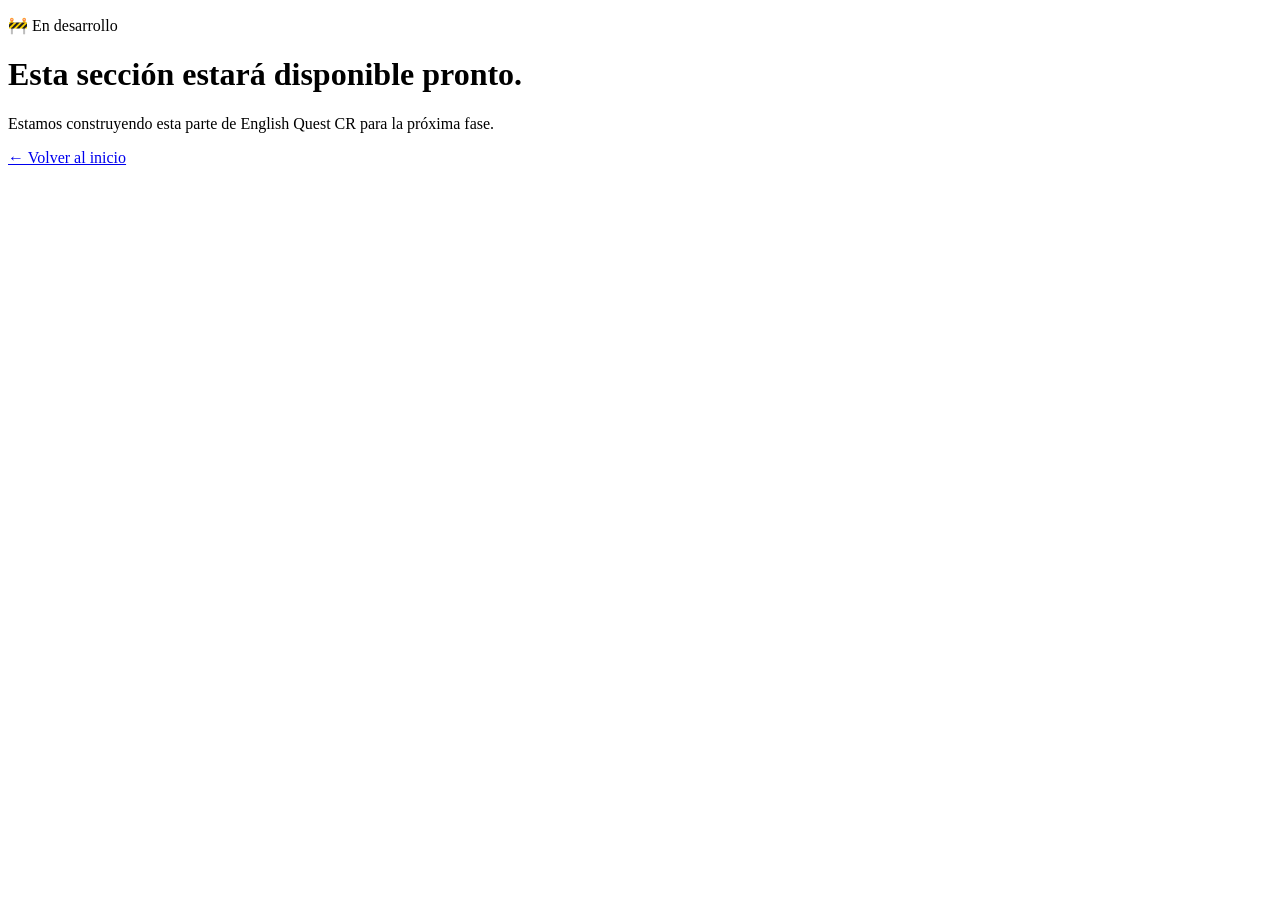
==== pages/about.html @ 5d21b703 "fix: move website files to repository root" ====
<!DOCTYPE html>
<html lang="es">
<head>
  <meta charset="UTF-8">
  <meta name="viewport" content="width=device-width, initial-scale=1.0">
  <title>Próximamente | English Quest CR</title>
  <link rel="stylesheet" href="../assets/css/styles.css">
</head>
<body>
  <main class="section">
    <div class="container">
      <p class="eyebrow">🚧 En desarrollo</p>
      <h1>Esta sección estará disponible pronto.</h1>
      <p class="hero-description">
        Estamos construyendo esta parte de English Quest CR para la próxima fase.
      </p>
      <a class="button button-primary" href="../index.html">
        ← Volver al inicio
      </a>
    </div>
  </main>
</body>
</html>
---- assets/css/styles.css ----
Nombre: styles.css
Tipo: Todos los archivos (*.*)
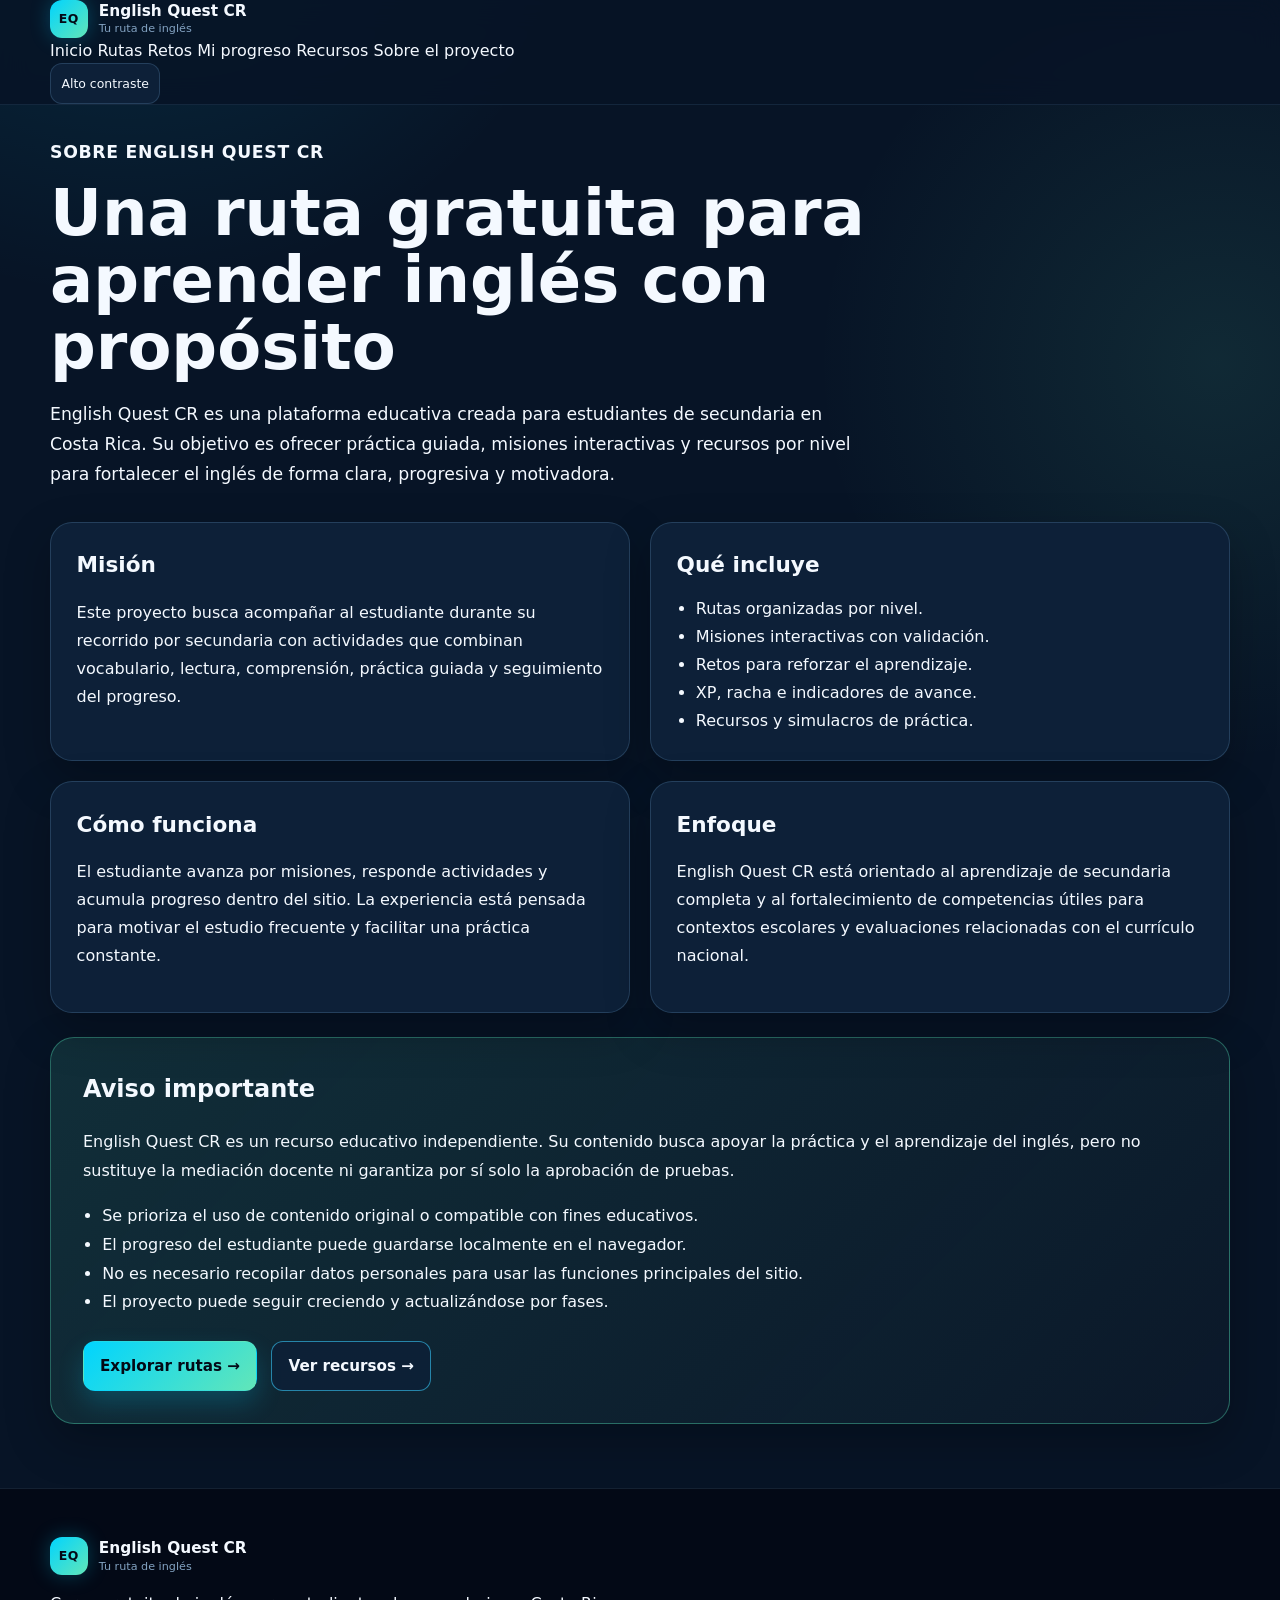
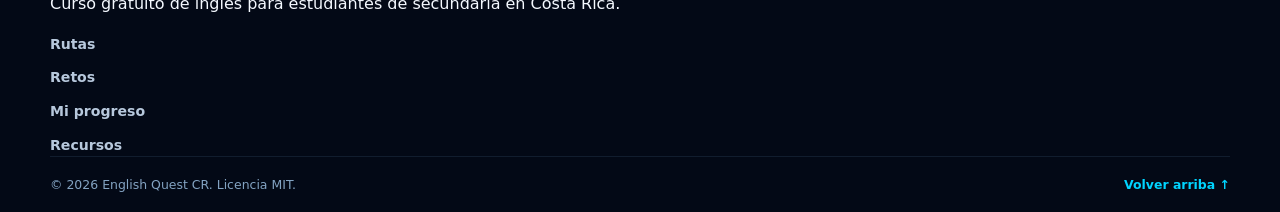
==== commit 25c975c0: "feat: add about project page" ====
--- a/pages/about.html
+++ b/pages/about.html
@@ -3,21 +3,273 @@
 <head>
   <meta charset="UTF-8">
   <meta name="viewport" content="width=device-width, initial-scale=1.0">
-  <title>Próximamente | English Quest CR</title>
+
+  <meta
+    name="description"
+    content="Conocé la misión, el enfoque y el funcionamiento de English Quest CR."
+  >
+
+  <title>Sobre el proyecto | English Quest CR</title>
+
   <link rel="stylesheet" href="../assets/css/styles.css">
+  <script src="../assets/js/app.js" defer></script>
+
+  <style>
+    .about-page {
+      padding: 2rem 0 4rem;
+    }
+
+    .about-hero {
+      max-width: 820px;
+      margin-bottom: 2rem;
+    }
+
+    .about-hero h1 {
+      margin: 0;
+      color: var(--text);
+      font-size: clamp(2.2rem, 5vw, 4rem);
+      line-height: 1.05;
+    }
+
+    .about-hero p {
+      color: var(--muted);
+      font-size: 1.08rem;
+      line-height: 1.75;
+    }
+
+    .about-grid {
+      display: grid;
+      grid-template-columns: repeat(2, minmax(0, 1fr));
+      gap: 1.25rem;
+      margin-bottom: 1.5rem;
+    }
+
+    .about-card {
+      padding: 1.6rem;
+      border: 1px solid var(--border);
+      border-radius: 22px;
+      background: var(--surface);
+      box-shadow: var(--shadow);
+    }
+
+    .about-card h2 {
+      margin-top: 0;
+      margin-bottom: 0.75rem;
+      color: var(--text);
+      font-size: 1.35rem;
+    }
+
+    .about-card p,
+    .about-card li {
+      color: var(--muted);
+      line-height: 1.75;
+    }
+
+    .about-card ul {
+      margin: 0;
+      padding-left: 1.2rem;
+    }
+
+    .about-highlight {
+      padding: clamp(1.4rem, 3vw, 2rem);
+      border: 1px solid rgba(89, 242, 196, 0.35);
+      border-radius: 24px;
+      background:
+        linear-gradient(
+          135deg,
+          rgba(89, 242, 196, 0.12),
+          rgba(255, 255, 255, 0.02)
+        );
+      box-shadow: var(--shadow);
+    }
+
+    .about-highlight h2 {
+      margin-top: 0;
+      color: var(--text);
+    }
+
+    .about-highlight p,
+    .about-highlight li {
+      color: var(--muted);
+      line-height: 1.8;
+    }
+
+    .about-highlight ul {
+      margin: 0.8rem 0 0;
+      padding-left: 1.2rem;
+    }
+
+    .about-cta {
+      margin-top: 1.5rem;
+      display: flex;
+      flex-wrap: wrap;
+      gap: 0.9rem;
+    }
+
+    @media (max-width: 720px) {
+      .about-grid {
+        grid-template-columns: 1fr;
+      }
+    }
+  </style>
 </head>
+
 <body>
-  <main class="section">
+  <a class="skip-link" href="#main-content">Saltar al contenido principal</a>
+
+  <header class="site-header">
+    <div class="container navbar">
+      <a class="brand" href="../index.html" aria-label="English Quest CR, inicio">
+        <span class="brand-mark" aria-hidden="true">EQ</span>
+        <span>
+          <strong>English Quest CR</strong>
+          <small>Tu ruta de inglés</small>
+        </span>
+      </a>
+
+      <button
+        class="menu-toggle"
+        type="button"
+        data-menu-toggle
+        aria-expanded="false"
+        aria-controls="primary-navigation"
+      >
+        <span class="sr-only">Abrir menú</span>
+        <span aria-hidden="true">☰</span>
+      </button>
+
+      <nav id="primary-navigation" class="primary-navigation" data-navigation>
+        <a href="../index.html">Inicio</a>
+        <a href="levels.html">Rutas</a>
+        <a href="challenge.html">Retos</a>
+        <a href="progress.html">Mi progreso</a>
+        <a href="resources.html">Recursos</a>
+        <a href="about.html" aria-current="page">Sobre el proyecto</a>
+      </nav>
+
+      <button
+        class="contrast-toggle"
+        type="button"
+        data-contrast-toggle
+        aria-pressed="false"
+      >
+        Alto contraste
+      </button>
+    </div>
+  </header>
+
+  <main id="main-content" class="about-page">
     <div class="container">
-      <p class="eyebrow">🚧 En desarrollo</p>
-      <h1>Esta sección estará disponible pronto.</h1>
-      <p class="hero-description">
-        Estamos construyendo esta parte de English Quest CR para la próxima fase.
-      </p>
-      <a class="button button-primary" href="../index.html">
-        ← Volver al inicio
-      </a>
+      <section class="about-hero" aria-labelledby="about-title">
+        <p class="eyebrow">Sobre English Quest CR</p>
+
+        <h1 id="about-title">Una ruta gratuita para aprender inglés con propósito</h1>
+
+        <p>
+          English Quest CR es una plataforma educativa creada para estudiantes de
+          secundaria en Costa Rica. Su objetivo es ofrecer práctica guiada,
+          misiones interactivas y recursos por nivel para fortalecer el inglés de
+          forma clara, progresiva y motivadora.
+        </p>
+      </section>
+
+      <section class="about-grid" aria-label="Información del proyecto">
+        <article class="about-card">
+          <h2>Misión</h2>
+          <p>
+            Este proyecto busca acompañar al estudiante durante su recorrido por
+            secundaria con actividades que combinan vocabulario, lectura,
+            comprensión, práctica guiada y seguimiento del progreso.
+          </p>
+        </article>
+
+        <article class="about-card">
+          <h2>Qué incluye</h2>
+          <ul>
+            <li>Rutas organizadas por nivel.</li>
+            <li>Misiones interactivas con validación.</li>
+            <li>Retos para reforzar el aprendizaje.</li>
+            <li>XP, racha e indicadores de avance.</li>
+            <li>Recursos y simulacros de práctica.</li>
+          </ul>
+        </article>
+
+        <article class="about-card">
+          <h2>Cómo funciona</h2>
+          <p>
+            El estudiante avanza por misiones, responde actividades y acumula
+            progreso dentro del sitio. La experiencia está pensada para motivar
+            el estudio frecuente y facilitar una práctica constante.
+          </p>
+        </article>
+
+        <article class="about-card">
+          <h2>Enfoque</h2>
+          <p>
+            English Quest CR está orientado al aprendizaje de secundaria completa
+            y al fortalecimiento de competencias útiles para contextos escolares
+            y evaluaciones relacionadas con el currículo nacional.
+          </p>
+        </article>
+      </section>
+
+      <section class="about-highlight" aria-labelledby="project-note-title">
+        <h2 id="project-note-title">Aviso importante</h2>
+
+        <p>
+          English Quest CR es un recurso educativo independiente. Su contenido
+          busca apoyar la práctica y el aprendizaje del inglés, pero no sustituye
+          la mediación docente ni garantiza por sí solo la aprobación de pruebas.
+        </p>
+
+        <ul>
+          <li>Se prioriza el uso de contenido original o compatible con fines educativos.</li>
+          <li>El progreso del estudiante puede guardarse localmente en el navegador.</li>
+          <li>No es necesario recopilar datos personales para usar las funciones principales del sitio.</li>
+          <li>El proyecto puede seguir creciendo y actualizándose por fases.</li>
+        </ul>
+
+        <div class="about-cta">
+          <a class="button button-primary" href="levels.html">
+            Explorar rutas →
+          </a>
+
+          <a class="button button-secondary" href="resources.html">
+            Ver recursos →
+          </a>
+        </div>
+      </section>
     </div>
   </main>
+
+  <footer class="site-footer">
+    <div class="container footer-top">
+      <div>
+        <a class="brand" href="../index.html">
+          <span class="brand-mark" aria-hidden="true">EQ</span>
+          <span>
+            <strong>English Quest CR</strong>
+            <small>Tu ruta de inglés</small>
+          </span>
+        </a>
+
+        <p class="footer-copy">
+          Curso gratuito de inglés para estudiantes de secundaria en Costa Rica.
+        </p>
+      </div>
+
+      <div class="footer-links">
+        <a href="levels.html">Rutas</a>
+        <a href="challenge.html">Retos</a>
+        <a href="progress.html">Mi progreso</a>
+        <a href="resources.html">Recursos</a>
+      </div>
+    </div>
+
+    <div class="container footer-bottom">
+      <p>© <span id="current-year"></span> English Quest CR. Licencia MIT.</p>
+      <a href="#main-content">Volver arriba ↑</a>
+    </div>
+  </footer>
 </body>
 </html>
--- a/assets/css/styles.css
+++ b/assets/css/styles.css
@@ -1,2 +1,2437 @@
-Nombre: styles.css
-Tipo: Todos los archivos (*.*)+:root {
+  --bg: #071426;
+  --bg-deep: #030916;
+  --surface: #0d2038;
+  --surface-elevated: #112a48;
+  --surface-soft: #10243f;
+  --border: rgba(139, 206, 255, 0.18);
+  --border-strong: rgba(57, 207, 255, 0.58);
+  --text: #f4f9ff;
+  --text-muted: #b7c8dc;
+  --text-soft: #83a3c2;
+  --blue: #2e8cff;
+  --cyan: #00d4ff;
+  --mint: #62e6b8;
+  --violet: #8b5cf6;
+  --yellow: #ffd166;
+  --danger: #ff8b9a;
+  --shadow: 0 18px 45px rgba(0, 0, 0, 0.25);
+  --shadow-soft: 0 10px 24px rgba(0, 0, 0, 0.18);
+  --radius-sm: 0.75rem;
+  --radius-md: 1rem;
+  --radius-lg: 1.5rem;
+  --radius-xl: 2rem;
+  --container: 1180px;
+  --transition: 180ms ease;
+}
+
+* {
+  box-sizing: border-box;
+}
+
+html {
+  scroll-behavior: smooth;
+}
+
+body {
+  min-width: 320px;
+  margin: 0;
+  overflow-x: hidden;
+  color: var(--text);
+  background:
+    radial-gradient(circle at 10% -10%, rgba(0, 212, 255, 0.14), transparent 30rem),
+    radial-gradient(circle at 95% 20%, rgba(98, 230, 184, 0.1), transparent 25rem),
+    var(--bg);
+  font-family: Inter, ui-sans-serif, system-ui, -apple-system, BlinkMacSystemFont, "Segoe UI", sans-serif;
+  line-height: 1.6;
+}
+
+body.menu-open {
+  overflow: hidden;
+}
+
+body.high-contrast {
+  --bg: #000;
+  --bg-deep: #000;
+  --surface: #080808;
+  --surface-elevated: #121212;
+  --surface-soft: #101010;
+  --border: #fff;
+  --border-strong: #ff0;
+  --text: #fff;
+  --text-muted: #fff;
+  --text-soft: #fff;
+  --cyan: #0ff;
+  --mint: #8cff00;
+  --yellow: #ff0;
+  --shadow: none;
+  --shadow-soft: none;
+}
+
+img,
+svg {
+  max-width: 100%;
+}
+
+button,
+input,
+select,
+textarea {
+  font: inherit;
+}
+
+button {
+  cursor: pointer;
+}
+
+a {
+  color: inherit;
+  text-decoration: none;
+}
+
+a,
+button {
+  -webkit-tap-highlight-color: transparent;
+}
+
+:focus-visible {
+  outline: 3px solid var(--yellow);
+  outline-offset: 4px;
+}
+
+::selection {
+  color: var(--bg-deep);
+  background: var(--mint);
+}
+
+.container {
+  width: min(calc(100% - 2rem), var(--container));
+  margin-inline: auto;
+}
+
+.section {
+  padding: 4.5rem 0;
+}
+
+.skip-link {
+  position: fixed;
+  z-index: 100;
+  top: 1rem;
+  left: 1rem;
+  padding: 0.7rem 1rem;
+  color: var(--bg-deep);
+  background: var(--yellow);
+  border-radius: var(--radius-sm);
+  transform: translateY(-200%);
+  transition: transform var(--transition);
+}
+
+.skip-link:focus {
+  transform: translateY(0);
+}
+
+.sr-only {
+  position: absolute;
+  width: 1px;
+  height: 1px;
+  padding: 0;
+  overflow: hidden;
+  white-space: nowrap;
+  clip: rect(0, 0, 0, 0);
+  border: 0;
+}
+
+/* =========================================================
+   HEADER
+   ========================================================= */
+
+.site-header {
+  position: sticky;
+  z-index: 20;
+  top: 0;
+  border-bottom: 1px solid rgba(139, 206, 255, 0.1);
+  background: rgba(7, 20, 38, 0.88);
+  backdrop-filter: blur(14px);
+}
+
+.header-content {
+  display: grid;
+  grid-template-columns: 1fr auto auto;
+  gap: 0.65rem;
+  align-items: center;
+  min-height: 4.8rem;
+}
+
+.brand {
+  display: inline-flex;
+  gap: 0.7rem;
+  align-items: center;
+  width: fit-content;
+  color: var(--text);
+}
+
+.brand-mark {
+  display: grid;
+  width: 2.35rem;
+  height: 2.35rem;
+  place-items: center;
+  color: var(--bg-deep);
+  background: linear-gradient(135deg, var(--cyan), var(--mint));
+  border-radius: 0.75rem;
+  box-shadow: 0 0 20px rgba(0, 212, 255, 0.26);
+  font-size: 0.78rem;
+  font-weight: 900;
+  letter-spacing: 0.04em;
+}
+
+.brand strong,
+.brand small {
+  display: block;
+  line-height: 1.2;
+}
+
+.brand strong {
+  font-size: 0.96rem;
+}
+
+.brand small {
+  margin-top: 0.12rem;
+  color: var(--text-soft);
+  font-size: 0.7rem;
+}
+
+.menu-toggle,
+.contrast-toggle {
+  display: inline-flex;
+  align-items: center;
+  justify-content: center;
+  min-height: 2.55rem;
+  color: var(--text);
+  background: var(--surface);
+  border: 1px solid var(--border);
+  border-radius: var(--radius-sm);
+  transition: background var(--transition), border-color var(--transition), transform var(--transition);
+}
+
+.menu-toggle:hover,
+.contrast-toggle:hover {
+  background: var(--surface-elevated);
+  border-color: var(--border-strong);
+}
+
+.menu-toggle {
+  width: 2.55rem;
+  font-size: 1.1rem;
+}
+
+.contrast-toggle {
+  gap: 0.38rem;
+  padding: 0 0.65rem;
+  font-size: 0.78rem;
+}
+
+.contrast-label {
+  display: none;
+}
+
+.main-navigation {
+  position: absolute;
+  top: calc(100% + 0.7rem);
+  right: 1rem;
+  left: 1rem;
+  display: none;
+  padding: 0.6rem;
+  background: var(--surface-elevated);
+  border: 1px solid var(--border);
+  border-radius: var(--radius-md);
+  box-shadow: var(--shadow);
+}
+
+.main-navigation.is-open {
+  display: grid;
+}
+
+.nav-link {
+  padding: 0.75rem 0.85rem;
+  color: var(--text-muted);
+  border-radius: 0.65rem;
+  font-size: 0.92rem;
+  font-weight: 700;
+  transition: color var(--transition), background var(--transition);
+}
+
+.nav-link:hover,
+.nav-link:focus-visible,
+.nav-link.is-active {
+  color: var(--text);
+  background: rgba(0, 212, 255, 0.12);
+}
+
+/* =========================================================
+   HERO PRINCIPAL
+   ========================================================= */
+
+.hero {
+  position: relative;
+  isolation: isolate;
+  overflow: hidden;
+  min-height: min(760px, 90vh);
+  padding-top: clamp(5rem, 10vw, 8rem);
+  padding-bottom: clamp(4rem, 9vw, 7rem);
+  background:
+    radial-gradient(ellipse 65% 85% at 90% 45%, rgba(0, 212, 255, 0.16), transparent 72%),
+    radial-gradient(ellipse 55% 90% at 10% 5%, rgba(139, 92, 246, 0.12), transparent 70%),
+    linear-gradient(120deg, #030916 0%, #061326 48%, #071d3a 100%);
+}
+
+/* Viñeta oscura: garantiza legibilidad sobre la bandera */
+.hero::before {
+  position: absolute;
+  z-index: -1;
+  inset: 0;
+  pointer-events: none;
+  content: "";
+  background:
+    radial-gradient(circle at center, transparent 22%, rgba(1, 6, 16, 0.18) 68%, rgba(1, 6, 16, 0.72) 100%);
+}
+
+/* Contenido siempre encima de la bandera */
+.hero-grid {
+  position: relative;
+  z-index: 4;
+  display: grid;
+  gap: 2.5rem;
+  align-items: center;
+}
+
+/* =========================================================
+   BANDERA DE COSTA RICA COMO FONDO COMPLETO
+   El HTML requerido:
+   <div class="hero-effects">
+     <div class="costa-rica-flag">
+       <span class="flag-wave"></span>
+       <span class="flag-stripe flag-blue-top"></span>
+       <span class="flag-stripe flag-white-top"></span>
+       <span class="flag-stripe flag-red"></span>
+       <span class="flag-stripe flag-white-bottom"></span>
+       <span class="flag-stripe flag-blue-bottom"></span>
+     </div>
+   </div>
+   ========================================================= */
+
+.hero-effects {
+  position: absolute;
+  z-index: 0;
+  inset: 0;
+  overflow: hidden;
+  pointer-events: none;
+}
+
+/* La bandera cubre el 100% del hero */
+.costa-rica-flag {
+  position: absolute;
+  inset: 0;
+  width: 100%;
+  height: 100%;
+  overflow: hidden;
+  opacity: 0.17;
+  filter: saturate(1.1) contrast(1.06);
+  transform-origin: center;
+  animation: flag-background-drift 18s ease-in-out infinite alternate;
+}
+
+.flag-stripe {
+  position: absolute;
+  right: 0;
+  left: 0;
+  width: 100%;
+}
+
+/* Proporciones oficiales: azul, blanco, rojo doble, blanco, azul */
+.flag-blue-top {
+  top: 0;
+  height: 16.666%;
+  background: #002b7f;
+}
+
+.flag-white-top {
+  top: 16.666%;
+  height: 16.667%;
+  background: #fff;
+}
+
+.flag-red {
+  top: 33.333%;
+  height: 33.334%;
+  background: #ce1126;
+}
+
+.flag-white-bottom {
+  top: 66.667%;
+  height: 16.667%;
+  background: #fff;
+}
+
+.flag-blue-bottom {
+  bottom: 0;
+  height: 16.666%;
+  background: #002b7f;
+}
+
+/* Oscurece la bandera para no afectar texto, botones ni panel */
+.hero-effects::before {
+  position: absolute;
+  z-index: 2;
+  inset: 0;
+  content: "";
+  background:
+    linear-gradient(
+      90deg,
+      rgba(3, 9, 22, 0.9) 0%,
+      rgba(3, 9, 22, 0.72) 43%,
+      rgba(3, 9, 22, 0.58) 100%
+    ),
+    radial-gradient(circle at 18% 26%, rgba(0, 212, 255, 0.14), transparent 34%);
+}
+
+/* Reflejo de luz con movimiento sutil */
+.flag-wave {
+  position: absolute;
+  z-index: 3;
+  top: -20%;
+  bottom: -20%;
+  left: -55%;
+  width: 42%;
+  opacity: 0.38;
+  background: linear-gradient(
+    105deg,
+    transparent 16%,
+    rgba(255, 255, 255, 0.62) 50%,
+    transparent 84%
+  );
+  transform: skewX(-18deg);
+  animation: flag-light-sweep 9s ease-in-out infinite;
+}
+
+/* Chispas ambientales, si existen en el HTML */
+.spark {
+  position: absolute;
+  z-index: 4;
+  width: 0.38rem;
+  height: 0.38rem;
+  background: var(--cyan);
+  border-radius: 50%;
+  box-shadow: 0 0 8px var(--cyan), 0 0 20px rgba(0, 212, 255, 0.52);
+  animation: spark-drift 5.5s ease-in-out infinite;
+}
+
+.spark-one {
+  top: 20%;
+  right: 28%;
+  animation-delay: -1s;
+}
+
+.spark-two {
+  top: 63%;
+  right: 13%;
+  width: 0.28rem;
+  height: 0.28rem;
+  background: var(--violet);
+  box-shadow: 0 0 8px var(--violet), 0 0 20px rgba(139, 92, 246, 0.46);
+  animation-delay: -3.4s;
+  animation-duration: 7.2s;
+}
+
+.spark-three {
+  top: 82%;
+  left: 13%;
+  width: 0.25rem;
+  height: 0.25rem;
+  animation-delay: -2.1s;
+}
+
+.spark-four {
+  top: 34%;
+  left: 57%;
+  width: 0.3rem;
+  height: 0.3rem;
+  background: var(--violet);
+  box-shadow: 0 0 8px var(--violet), 0 0 20px rgba(139, 92, 246, 0.46);
+  animation-delay: -4.8s;
+  animation-duration: 7.2s;
+}
+
+/* =========================================================
+   TEXTO DEL HERO
+   ========================================================= */
+
+.eyebrow {
+  display: flex;
+  gap: 0.45rem;
+  align-items: center;
+  margin: 0 0 0.8rem;
+  color: var(--mint);
+  font-size: 0.82rem;
+  font-weight: 800;
+  letter-spacing: 0.04em;
+  text-transform: uppercase;
+}
+
+.hero h1,
+.section-heading h2,
+.badges-copy h2,
+.diagnostic-card h2 {
+  margin: 0;
+  text-wrap: balance;
+}
+
+.hero h1 {
+  max-width: 15ch;
+  color: var(--text);
+  font-size: clamp(2.35rem, 9vw, 4.8rem);
+  line-height: 1.02;
+  letter-spacing: -0.055em;
+  text-shadow: 0 0 16px rgba(0, 212, 255, 0.2), 0 0 42px rgba(0, 212, 255, 0.1);
+}
+
+.hero h1 span {
+  position: relative;
+  display: inline-block;
+  color: var(--cyan);
+  text-shadow: 0 0 12px rgba(0, 212, 255, 0.7), 0 0 32px rgba(0, 212, 255, 0.28);
+}
+
+.hero h1 span::after {
+  position: absolute;
+  right: 0;
+  bottom: -0.14em;
+  left: 0;
+  height: 2px;
+  content: "";
+  background: linear-gradient(90deg, transparent, var(--cyan), var(--violet), transparent);
+  box-shadow: 0 0 14px var(--cyan);
+  transform-origin: left;
+  animation: title-line 3.5s ease-in-out infinite;
+}
+
+.hero-description {
+  max-width: 61ch;
+  margin: 1.3rem 0 0;
+  color: var(--text-muted);
+  font-size: 1.03rem;
+}
+
+.hero-actions {
+  display: flex;
+  flex-wrap: wrap;
+  gap: 0.8rem;
+  margin-top: 1.7rem;
+}
+
+.motivation {
+  margin: 1.3rem 0 0;
+  color: var(--text-soft);
+  font-size: 0.88rem;
+  font-weight: 700;
+}
+
+/* =========================================================
+   BOTONES Y ENLACES
+   ========================================================= */
+
+.button {
+  position: relative;
+  display: inline-flex;
+  gap: 0.55rem;
+  align-items: center;
+  justify-content: center;
+  min-height: 3rem;
+  isolation: isolate;
+  overflow: hidden;
+  padding: 0.75rem 1rem;
+  border: 1px solid transparent;
+  border-radius: var(--radius-sm);
+  font-size: 0.95rem;
+  font-weight: 800;
+  text-align: center;
+  transition: transform var(--transition), box-shadow var(--transition), background var(--transition), border-color var(--transition), filter var(--transition);
+}
+
+.button::before {
+  position: absolute;
+  z-index: -1;
+  top: 0;
+  bottom: 0;
+  left: -130%;
+  width: 55%;
+  pointer-events: none;
+  content: "";
+  background: linear-gradient(90deg, transparent, rgba(255, 255, 255, 0.36), transparent);
+  transform: skewX(-22deg);
+  transition: left 560ms ease;
+}
+
+.button:hover,
+.button:focus-visible {
+  transform: translateY(-4px) scale(1.01);
+  filter: brightness(1.08);
+  box-shadow: 0 0 16px rgba(0, 212, 255, 0.4), 0 0 34px rgba(0, 212, 255, 0.14);
+}
+
+.button:hover::before,
+.button:focus-visible::before {
+  left: 150%;
+}
+
+.button-primary {
+  color: var(--bg-deep);
+  background: linear-gradient(135deg, var(--cyan), var(--mint));
+  box-shadow: 0 12px 26px rgba(0, 212, 255, 0.2);
+}
+
+.button-secondary {
+  color: var(--text);
+  background: rgba(13, 32, 56, 0.8);
+  border-color: var(--border-strong);
+}
+
+.button-secondary:hover {
+  background: var(--surface-elevated);
+}
+
+.text-link {
+  display: inline-flex;
+  gap: 0.4rem;
+  align-items: center;
+  color: var(--cyan);
+  font-size: 0.9rem;
+  font-weight: 800;
+}
+
+.text-link:hover {
+  color: var(--mint);
+}
+
+/* =========================================================
+   PANEL DE PROGRESO
+   ========================================================= */
+
+.quest-panel {
+  position: relative;
+  z-index: 4;
+  isolation: isolate;
+  overflow: hidden;
+  padding: 1.35rem;
+  background: linear-gradient(145deg, rgba(14, 42, 76, 0.92), rgba(3, 13, 28, 0.94));
+  border: 1px solid rgba(0, 212, 255, 0.42);
+  border-radius: var(--radius-xl);
+  box-shadow:
+    inset 0 0 0 1px rgba(139, 92, 246, 0.1),
+    0 0 34px rgba(0, 212, 255, 0.14),
+    0 24px 60px rgba(0, 0, 0, 0.32);
+  backdrop-filter: blur(12px);
+}
+
+.quest-panel::before {
+  position: absolute;
+  z-index: -2;
+  top: -5rem;
+  right: -5rem;
+  width: 12rem;
+  height: 12rem;
+  content: "";
+  background: var(--cyan);
+  border-radius: 50%;
+  filter: blur(15px);
+  opacity: 0.12;
+}
+
+.quest-panel::after {
+  position: absolute;
+  z-index: -1;
+  top: 0;
+  bottom: 0;
+  left: -120%;
+  width: 52%;
+  pointer-events: none;
+  content: "";
+  background: linear-gradient(110deg, transparent, rgba(135, 241, 255, 0.2), transparent);
+  transform: skewX(-22deg);
+  animation: panel-shine 8s ease-in-out infinite;
+}
+
+.panel-corner {
+  position: absolute;
+  z-index: 2;
+  width: 15px;
+  height: 15px;
+  pointer-events: none;
+  border-color: var(--cyan);
+}
+
+.panel-corner--top-left {
+  top: 8px;
+  left: 8px;
+  border-top: 2px solid;
+  border-left: 2px solid;
+}
+
+.panel-corner--top-right {
+  top: 8px;
+  right: 8px;
+  border-top: 2px solid;
+  border-right: 2px solid;
+}
+
+.panel-corner--bottom-left {
+  bottom: 8px;
+  left: 8px;
+  border-bottom: 2px solid;
+  border-left: 2px solid;
+}
+
+.panel-corner--bottom-right {
+  right: 8px;
+  bottom: 8px;
+  border-right: 2px solid;
+  border-bottom: 2px solid;
+}
+
+.quest-panel-top,
+.quest-stats {
+  position: relative;
+  z-index: 1;
+}
+
+.quest-panel-top {
+  display: flex;
+  gap: 0.7rem;
+  align-items: flex-start;
+  justify-content: space-between;
+}
+
+.panel-label {
+  margin: 0 0 0.2rem;
+  color: var(--text-soft);
+  font-size: 0.76rem;
+  font-weight: 800;
+  letter-spacing: 0.05em;
+  text-transform: uppercase;
+}
+
+.quest-panel h2 {
+  margin: 0;
+  font-size: 1.25rem;
+}
+
+.rank-badge {
+  display: inline-flex;
+  padding: 0.3rem 0.6rem;
+  color: var(--mint);
+  background: rgba(98, 230, 184, 0.12);
+  border: 1px solid rgba(98, 230, 184, 0.35);
+  border-radius: 99rem;
+  font-size: 0.72rem;
+  font-weight: 800;
+}
+
+.progress-ring {
+  display: grid;
+  width: 8.8rem;
+  height: 8.8rem;
+  margin: 1.5rem auto;
+  place-items: center;
+  background:
+    radial-gradient(closest-side, var(--surface-elevated) 78%, transparent 79% 100%),
+    conic-gradient(var(--mint) 0deg, rgba(255, 255, 255, 0.12) 0deg);
+  border-radius: 50%;
+  box-shadow: inset 0 0 25px rgba(0, 212, 255, 0.22), 0 0 20px rgba(0, 212, 255, 0.12);
+}
+
+.progress-ring span {
+  color: var(--text);
+  font-size: 1.75rem;
+  font-weight: 900;
+  letter-spacing: -0.05em;
+}
+
+.quest-stats {
+  display: grid;
+  grid-template-columns: repeat(3, 1fr);
+  gap: 0.55rem;
+  margin-bottom: 1.1rem;
+}
+
+.stat {
+  display: grid;
+  padding: 0.7rem 0.3rem;
+  place-items: center;
+  text-align: center;
+  background: rgba(4, 11, 22, 0.24);
+  border: 1px solid rgba(139, 206, 255, 0.1);
+  border-radius: var(--radius-sm);
+}
+
+.stat-icon {
+  font-size: 1rem;
+}
+
+.stat-value {
+  margin-top: 0.15rem;
+  color: var(--text);
+  font-size: 1.05rem;
+  font-weight: 900;
+}
+
+.stat-label {
+  margin-top: 0.1rem;
+  color: var(--text-soft);
+  font-size: 0.63rem;
+  font-weight: 700;
+  line-height: 1.2;
+}
+
+/* =========================================================
+   TARJETAS Y SECCIONES PRINCIPALES
+   ========================================================= */
+
+.level-section {
+  background: rgba(4, 11, 22, 0.3);
+  border-top: 1px solid rgba(139, 206, 255, 0.08);
+  border-bottom: 1px solid rgba(139, 206, 255, 0.08);
+}
+
+.section-heading {
+  display: flex;
+  gap: 1.2rem;
+  align-items: end;
+  justify-content: space-between;
+  margin-bottom: 1.8rem;
+}
+
+.section-heading h2,
+.badges-copy h2,
+.diagnostic-card h2 {
+  max-width: 25ch;
+  font-size: clamp(1.8rem, 5vw, 2.8rem);
+  line-height: 1.1;
+  letter-spacing: -0.04em;
+}
+
+.centered-heading {
+  justify-content: center;
+  text-align: center;
+}
+
+.centered-heading h2 {
+  margin-inline: auto;
+}
+
+.steps-grid,
+.level-grid {
+  display: grid;
+  gap: 1rem;
+}
+
+.step-card,
+.level-card,
+.badge-card,
+.diagnostic-card {
+  position: relative;
+  isolation: isolate;
+  overflow: hidden;
+  transition: transform 260ms ease, border-color 260ms ease, box-shadow 260ms ease;
+}
+
+.step-card::after,
+.level-card::after,
+.badge-card::after,
+.diagnostic-card::after {
+  position: absolute;
+  z-index: -1;
+  inset: 0;
+  pointer-events: none;
+  content: "";
+  opacity: 0;
+  border: 1px solid rgba(0, 212, 255, 0.7);
+  border-radius: inherit;
+  box-shadow: 0 0 22px rgba(0, 212, 255, 0.22), inset 0 0 24px rgba(0, 212, 255, 0.06);
+  transition: opacity 260ms ease;
+}
+
+.step-card:hover,
+.level-card:hover,
+.badge-card:hover,
+.diagnostic-card:hover {
+  transform: translateY(-7px);
+  border-color: rgba(0, 212, 255, 0.66);
+  box-shadow: 0 20px 42px rgba(0, 0, 0, 0.25), 0 0 30px rgba(0, 212, 255, 0.1);
+}
+
+.step-card:hover::after,
+.level-card:hover::after,
+.badge-card:hover::after,
+.diagnostic-card:hover::after {
+  opacity: 1;
+}
+
+.step-card {
+  padding: 1.3rem;
+  background: var(--surface);
+  border: 1px solid var(--border);
+  border-radius: var(--radius-lg);
+}
+
+.step-number {
+  position: absolute;
+  top: 0.8rem;
+  right: 1rem;
+  color: rgba(139, 206, 255, 0.16);
+  font-size: 2.35rem;
+  font-weight: 900;
+  line-height: 1;
+}
+
+.step-icon {
+  display: grid;
+  width: 3rem;
+  height: 3rem;
+  margin-bottom: 1rem;
+  place-items: center;
+  background: rgba(0, 212, 255, 0.1);
+  border-radius: 0.9rem;
+  font-size: 1.35rem;
+}
+
+.step-card h3 {
+  position: relative;
+  margin: 0;
+  font-size: 1.14rem;
+}
+
+.step-card p {
+  position: relative;
+  margin: 0.65rem 0 0;
+  color: var(--text-muted);
+  font-size: 0.92rem;
+}
+
+.loading-message,
+.content-error {
+  grid-column: 1 / -1;
+  padding: 1.2rem;
+  color: var(--text-muted);
+  background: var(--surface);
+  border: 1px solid var(--border);
+  border-radius: var(--radius-md);
+}
+
+.content-error {
+  color: var(--text);
+  border-color: rgba(255, 139, 154, 0.5);
+}
+
+.level-card {
+  display: flex;
+  flex-direction: column;
+  min-height: 100%;
+  padding: 1.2rem;
+  background: linear-gradient(155deg, var(--surface-elevated), var(--surface));
+  border: 1px solid var(--border);
+  border-radius: var(--radius-lg);
+  box-shadow: var(--shadow-soft);
+}
+
+.level-card-top {
+  display: flex;
+  gap: 0.8rem;
+  align-items: flex-start;
+  justify-content: space-between;
+}
+
+.level-icon {
+  display: grid;
+  width: 2.7rem;
+  height: 2.7rem;
+  place-items: center;
+  background: rgba(0, 212, 255, 0.12);
+  border: 1px solid rgba(0, 212, 255, 0.25);
+  border-radius: 0.8rem;
+  font-size: 1.25rem;
+}
+
+.level-tag {
+  padding: 0.27rem 0.55rem;
+  color: var(--mint);
+  background: rgba(98, 230, 184, 0.12);
+  border-radius: 99rem;
+  font-size: 0.68rem;
+  font-weight: 900;
+  letter-spacing: 0.04em;
+}
+
+.level-card h3 {
+  margin: 1rem 0 0.3rem;
+  color: var(--text);
+  font-size: 1.25rem;
+  line-height: 1.15;
+}
+
+.level-year {
+  margin: 0;
+  color: var(--cyan);
+  font-size: 0.84rem;
+  font-weight: 800;
+}
+
+.level-card p:not(.level-year) {
+  margin: 0.9rem 0 1rem;
+  color: var(--text-muted);
+  font-size: 0.9rem;
+}
+
+.topic-list {
+  display: flex;
+  flex-wrap: wrap;
+  gap: 0.4rem;
+  margin: 0 0 1.1rem;
+  padding: 0;
+  list-style: none;
+}
+
+.topic-list li {
+  padding: 0.25rem 0.46rem;
+  color: var(--text-soft);
+  background: rgba(255, 255, 255, 0.045);
+  border: 1px solid rgba(139, 206, 255, 0.1);
+  border-radius: 0.45rem;
+  font-size: 0.7rem;
+  font-weight: 700;
+}
+
+.level-card .text-link {
+  margin-top: auto;
+}
+
+.badges-section {
+  background: linear-gradient(135deg, rgba(0, 212, 255, 0.08), transparent 45%, var(--bg-deep));
+}
+
+.badges-layout {
+  display: grid;
+  gap: 2rem;
+}
+
+.badges-copy p:not(.eyebrow) {
+  max-width: 57ch;
+  margin: 1rem 0 1.5rem;
+  color: var(--text-muted);
+}
+
+.badge-showcase {
+  display: grid;
+  grid-template-columns: repeat(2, 1fr);
+  gap: 0.75rem;
+}
+
+.badge-card {
+  padding: 1rem;
+  background: rgba(13, 32, 56, 0.78);
+  border: 1px solid var(--border);
+  border-radius: var(--radius-md);
+}
+
+.badge-icon {
+  display: grid;
+  width: 2.6rem;
+  height: 2.6rem;
+  place-items: center;
+  background: rgba(255, 209, 102, 0.12);
+  border: 1px solid rgba(255, 209, 102, 0.26);
+  border-radius: 50%;
+  font-size: 1.2rem;
+}
+
+.badge-card h3 {
+  margin: 0.7rem 0 0.25rem;
+  font-size: 0.94rem;
+}
+
+.badge-card p {
+  margin: 0;
+  color: var(--text-soft);
+  font-size: 0.75rem;
+  line-height: 1.35;
+}
+
+.diagnostic-section {
+  padding-top: 0;
+}
+
+.diagnostic-card {
+  display: grid;
+  gap: 1.5rem;
+  padding: 1.5rem;
+  background:
+    radial-gradient(circle at 85% 20%, rgba(98, 230, 184, 0.2), transparent 15rem),
+    linear-gradient(135deg, #12375a, #0b203a);
+  border: 1px solid var(--border-strong);
+  border-radius: var(--radius-xl);
+  box-shadow: var(--shadow);
+}
+
+.diagnostic-card p:not(.eyebrow) {
+  max-width: 59ch;
+  margin: 0.75rem 0 0;
+  color: var(--text-muted);
+}
+
+.diagnostic-card .button {
+  align-self: center;
+}
+
+/* =========================================================
+   MISIONES Y LECCIONES
+   ========================================================= */
+
+.mission-hero {
+  padding-top: 4.5rem;
+  background:
+    radial-gradient(circle at 88% 15%, rgba(98, 230, 184, 0.14), transparent 18rem),
+    radial-gradient(circle at 10% 0%, rgba(0, 212, 255, 0.14), transparent 24rem),
+    var(--bg);
+}
+
+.back-link {
+  display: inline-flex;
+  gap: 0.4rem;
+  align-items: center;
+  margin-bottom: 1.4rem;
+  color: var(--cyan);
+  font-size: 0.92rem;
+  font-weight: 800;
+}
+
+.back-link:hover {
+  color: var(--mint);
+}
+
+.mission-hero h1 {
+  max-width: 19ch;
+  margin: 0;
+  font-size: clamp(2.1rem, 7vw, 4rem);
+  line-height: 1.06;
+  letter-spacing: -0.05em;
+}
+
+.mission-meta {
+  display: flex;
+  flex-wrap: wrap;
+  gap: 0.65rem;
+  margin-top: 1.4rem;
+}
+
+.mission-meta span {
+  padding: 0.42rem 0.7rem;
+  color: var(--text-muted);
+  background: rgba(13, 32, 56, 0.72);
+  border: 1px solid var(--border);
+  border-radius: 99rem;
+  font-size: 0.8rem;
+  font-weight: 700;
+}
+
+.mission-layout {
+  display: grid;
+  gap: 1rem;
+}
+
+.lesson-section {
+  background: rgba(4, 11, 22, 0.28);
+  border-top: 1px solid rgba(139, 206, 255, 0.08);
+  border-bottom: 1px solid rgba(139, 206, 255, 0.08);
+}
+
+.lesson-card,
+.tip-card,
+.reading-card {
+  padding: 1.3rem;
+  background: linear-gradient(150deg, var(--surface-elevated), var(--surface));
+  border: 1px solid var(--border);
+  border-radius: var(--radius-lg);
+  box-shadow: var(--shadow-soft);
+}
+
+.lesson-card h2,
+.tip-card h2,
+.reading-card h2 {
+  margin: 0;
+  font-size: clamp(1.35rem, 4vw, 1.8rem);
+  line-height: 1.15;
+}
+
+.lesson-card p:not(.eyebrow),
+.reading-card p:not(.eyebrow),
+.tip-card p {
+  color: var(--text-muted);
+}
+
+.vocabulary-grid {
+  display: grid;
+  gap: 0.7rem;
+  margin-top: 1.2rem;
+}
+
+.word-card {
+  display: flex;
+  flex-direction: column;
+  gap: 0.15rem;
+  padding: 0.85rem;
+  background: rgba(4, 11, 22, 0.24);
+  border: 1px solid rgba(139, 206, 255, 0.12);
+  border-radius: var(--radius-sm);
+}
+
+.word-card strong {
+  color: var(--cyan);
+  font-size: 1rem;
+}
+
+.word-card span {
+  color: var(--text-soft);
+  font-size: 0.87rem;
+}
+
+.tip-card {
+  align-self: start;
+  background:
+    radial-gradient(circle at 92% 0%, rgba(255, 209, 102, 0.15), transparent 10rem),
+    var(--surface);
+}
+
+.tip-icon {
+  display: grid;
+  width: 2.9rem;
+  height: 2.9rem;
+  margin-bottom: 1rem;
+  place-items: center;
+  background: rgba(255, 209, 102, 0.13);
+  border: 1px solid rgba(255, 209, 102, 0.28);
+  border-radius: 0.9rem;
+  font-size: 1.35rem;
+}
+
+.example-box {
+  margin: 1.1rem 0;
+  padding: 1rem;
+  background: rgba(0, 212, 255, 0.07);
+  border: 1px solid rgba(0, 212, 255, 0.22);
+  border-left: 4px solid var(--cyan);
+  border-radius: 0 var(--radius-sm) var(--radius-sm) 0;
+}
+
+.example-box p {
+  margin: 0.35rem 0;
+  color: var(--text);
+}
+
+.reading-card {
+  max-width: 780px;
+}
+
+.dialogue {
+  margin: 1.2rem 0;
+  padding: 1.1rem;
+  background: rgba(4, 11, 22, 0.3);
+  border: 1px solid rgba(139, 206, 255, 0.12);
+  border-radius: var(--radius-md);
+}
+
+.dialogue p {
+  margin: 0.55rem 0;
+  color: var(--text-muted);
+}
+
+.dialogue strong {
+  color: var(--mint);
+}
+
+.reading-note {
+  padding: 0.85rem 1rem;
+  color: var(--text-muted);
+  background: rgba(98, 230, 184, 0.08);
+  border: 1px solid rgba(98, 230, 184, 0.18);
+  border-radius: var(--radius-sm);
+}
+
+.quiz-section {
+  background:
+    radial-gradient(circle at 85% 15%, rgba(0, 212, 255, 0.1), transparent 20rem),
+    var(--bg-deep);
+}
+
+.quiz-intro {
+  max-width: 65ch;
+  margin: 0 0 1.5rem;
+  color: var(--text-muted);
+}
+
+.quiz-form {
+  display: grid;
+  max-width: 850px;
+  gap: 1rem;
+}
+
+.quiz-form fieldset {
+  margin: 0;
+  padding: 1.2rem;
+  background: var(--surface);
+  border: 1px solid var(--border);
+  border-radius: var(--radius-lg);
+}
+
+.quiz-form legend {
+  max-width: 100%;
+  padding: 0 0.2rem;
+  color: var(--text);
+  font-size: 1rem;
+  font-weight: 850;
+  line-height: 1.4;
+}
+
+.answer-option {
+  display: flex;
+  gap: 0.7rem;
+  align-items: center;
+  margin-top: 0.75rem;
+  padding: 0.82rem;
+  color: var(--text-muted);
+  background: rgba(4, 11, 22, 0.2);
+  border: 1px solid rgba(139, 206, 255, 0.12);
+  border-radius: var(--radius-sm);
+  cursor: pointer;
+  transition: transform var(--transition), border-color var(--transition), background var(--transition);
+}
+
+.answer-option:hover {
+  background: rgba(0, 212, 255, 0.08);
+  border-color: var(--border-strong);
+  transform: translateX(2px);
+}
+
+.answer-option:has(input:checked) {
+  color: var(--text);
+  background: rgba(0, 212, 255, 0.12);
+  border-color: var(--cyan);
+}
+
+.answer-option:has(input:focus-visible) {
+  outline: 3px solid var(--yellow);
+  outline-offset: 3px;
+}
+
+.answer-option input {
+  width: 1.05rem;
+  height: 1.05rem;
+  flex: 0 0 auto;
+  margin: 0;
+  accent-color: var(--cyan);
+}
+
+.question-feedback {
+  min-height: 1.4rem;
+  margin: 0.8rem 0 0;
+  font-size: 0.88rem;
+  font-weight: 700;
+}
+
+.question-feedback.is-correct {
+  color: var(--mint);
+}
+
+.question-feedback.is-incorrect {
+  color: var(--danger);
+}
+
+.question-feedback.is-missing {
+  color: var(--yellow);
+}
+
+.quiz-result {
+  min-height: 1.5rem;
+  padding: 1rem;
+  border: 1px solid transparent;
+  border-radius: var(--radius-md);
+  font-weight: 700;
+  line-height: 1.55;
+}
+
+.quiz-result:empty {
+  display: none;
+}
+
+.quiz-result.is-success {
+  color: var(--text);
+  background: rgba(98, 230, 184, 0.11);
+  border-color: rgba(98, 230, 184, 0.4);
+}
+
+.quiz-result.is-warning {
+  color: var(--text);
+  background: rgba(255, 209, 102, 0.1);
+  border-color: rgba(255, 209, 102, 0.42);
+}
+
+/* =========================================================
+   PÁGINA DE PROGRESO
+   ========================================================= */
+
+.progress-summary-grid {
+  display: grid;
+  grid-template-columns: repeat(2, 1fr);
+  gap: 0.85rem;
+}
+
+.progress-stat-card {
+  padding: 1.1rem;
+  text-align: center;
+  background: linear-gradient(150deg, var(--surface-elevated), var(--surface));
+  border: 1px solid var(--border);
+  border-radius: var(--radius-md);
+  box-shadow: var(--shadow-soft);
+}
+
+.progress-stat-icon {
+  display: grid;
+  width: 2.7rem;
+  height: 2.7rem;
+  margin: 0 auto 0.65rem;
+  place-items: center;
+  background: rgba(0, 212, 255, 0.12);
+  border: 1px solid rgba(0, 212, 255, 0.22);
+  border-radius: 0.85rem;
+  font-size: 1.2rem;
+}
+
+.progress-stat-value {
+  margin: 0;
+  color: var(--text);
+  font-size: clamp(1.55rem, 6vw, 2.2rem);
+  font-weight: 900;
+  letter-spacing: -0.06em;
+  line-height: 1;
+}
+
+.progress-stat-label {
+  margin: 0.5rem 0 0;
+  color: var(--text-soft);
+  font-size: 0.78rem;
+  font-weight: 750;
+  line-height: 1.25;
+}
+
+.mission-progress-list {
+  display: grid;
+  max-width: 920px;
+  gap: 0.8rem;
+}
+
+.mission-progress-item {
+  display: grid;
+  grid-template-columns: auto 1fr;
+  gap: 0.9rem;
+  align-items: center;
+  padding: 1rem;
+  background: var(--surface);
+  border: 1px solid var(--border);
+  border-radius: var(--radius-md);
+}
+
+.mission-progress-item.is-completed {
+  background: linear-gradient(135deg, rgba(98, 230, 184, 0.14), var(--surface));
+  border-color: rgba(98, 230, 184, 0.44);
+}
+
+.mission-progress-item.is-locked {
+  opacity: 0.68;
+}
+
+.mission-progress-icon {
+  display: grid;
+  width: 2.7rem;
+  height: 2.7rem;
+  place-items: center;
+  background: rgba(0, 212, 255, 0.1);
+  border: 1px solid rgba(0, 212, 255, 0.2);
+  border-radius: 0.8rem;
+  font-size: 1.15rem;
+}
+
+.mission-progress-copy h3 {
+  margin: 0;
+  color: var(--text);
+  font-size: 1rem;
+  line-height: 1.25;
+}
+
+.mission-progress-copy p {
+  margin: 0.25rem 0 0;
+  color: var(--text-soft);
+  font-size: 0.82rem;
+}
+
+.mission-progress-copy .mission-progress-label {
+  margin: 0 0 0.2rem;
+  color: var(--cyan);
+  font-size: 0.7rem;
+  font-weight: 900;
+  letter-spacing: 0.05em;
+  text-transform: uppercase;
+}
+
+.mission-status {
+  grid-column: 2;
+  justify-self: start;
+  padding: 0.32rem 0.55rem;
+  color: var(--yellow);
+  background: rgba(255, 209, 102, 0.1);
+  border: 1px solid rgba(255, 209, 102, 0.24);
+  border-radius: 99rem;
+  font-size: 0.7rem;
+  font-weight: 800;
+}
+
+.mission-status.is-completed {
+  color: var(--mint);
+  background: rgba(98, 230, 184, 0.12);
+  border-color: rgba(98, 230, 184, 0.32);
+}
+
+.badge-state {
+  display: inline-flex;
+  margin-top: 0.8rem;
+  padding: 0.25rem 0.45rem;
+  color: var(--text-soft);
+  background: rgba(255, 255, 255, 0.05);
+  border-radius: 0.4rem;
+  font-size: 0.67rem;
+  font-weight: 800;
+}
+
+.badge-card.is-earned {
+  background: linear-gradient(145deg, rgba(98, 230, 184, 0.18), rgba(13, 32, 56, 0.88));
+  border-color: rgba(98, 230, 184, 0.48);
+}
+
+.badge-card.is-earned .badge-state {
+  color: var(--mint);
+  background: rgba(98, 230, 184, 0.12);
+}
+
+/* =========================================================
+   FOOTER
+   ========================================================= */
+
+.site-footer {
+  padding-top: 3rem;
+  background: var(--bg-deep);
+  border-top: 1px solid rgba(139, 206, 255, 0.12);
+}
+
+.footer-grid {
+  display: grid;
+  gap: 1.7rem;
+  padding-bottom: 2rem;
+}
+
+.footer-brand {
+  margin-bottom: 1rem;
+}
+
+.footer-disclaimer {
+  max-width: 65ch;
+  margin: 0;
+  color: var(--text-soft);
+  font-size: 0.84rem;
+}
+
+.footer-links {
+  display: grid;
+  gap: 0.7rem;
+  align-content: start;
+}
+
+.footer-links a {
+  width: fit-content;
+  color: var(--text-muted);
+  font-size: 0.88rem;
+  font-weight: 700;
+}
+
+.footer-links a:hover {
+  color: var(--cyan);
+}
+
+.footer-bottom {
+  display: flex;
+  flex-wrap: wrap;
+  gap: 0.8rem;
+  justify-content: space-between;
+  padding: 1.1rem 0;
+  color: var(--text-soft);
+  border-top: 1px solid rgba(139, 206, 255, 0.1);
+  font-size: 0.78rem;
+}
+
+.footer-bottom p {
+  margin: 0;
+}
+
+.footer-bottom a {
+  color: var(--cyan);
+  font-weight: 800;
+}
+
+/* =========================================================
+   ANIMACIONES
+   ========================================================= */
+
+@keyframes flag-background-drift {
+  from {
+    transform: scale(1.02) translate3d(0, 0, 0);
+  }
+
+  to {
+    transform: scale(1.08) translate3d(-1.8%, -1%, 0);
+  }
+}
+
+@keyframes flag-light-sweep {
+  0%,
+  68%,
+  100% {
+    transform: translateX(0) skewX(-18deg);
+  }
+
+  84% {
+    transform: translateX(380%) skewX(-18deg);
+  }
+}
+
+@keyframes title-line {
+  0%,
+  100% {
+    opacity: 0.38;
+    transform: scaleX(0.72);
+  }
+
+  50% {
+    opacity: 1;
+    transform: scaleX(1);
+  }
+}
+
+@keyframes panel-shine {
+  0%,
+  72%,
+  100% {
+    left: -120%;
+  }
+
+  86% {
+    left: 150%;
+  }
+}
+
+@keyframes spark-drift {
+  0%,
+  100% {
+    opacity: 0.3;
+    transform: translate3d(0, 0, 0) scale(0.8);
+  }
+
+  50% {
+    opacity: 1;
+    transform: translate3d(15px, -32px, 0) scale(1.2);
+  }
+}
+
+/* =========================================================
+   RESPONSIVE
+   ========================================================= */
+
+@media (min-width: 620px) {
+  .container {
+    width: min(calc(100% - 3rem), var(--container));
+  }
+
+  .section {
+    padding: 5.5rem 0;
+  }
+
+  .hero {
+    padding-top: 5.5rem;
+  }
+
+  .level-grid {
+    grid-template-columns: repeat(2, 1fr);
+  }
+
+  .steps-grid {
+    grid-template-columns: repeat(3, 1fr);
+  }
+
+  .diagnostic-card {
+    grid-template-columns: 1fr auto;
+    align-items: center;
+    padding: 2rem;
+  }
+
+  .footer-grid {
+    grid-template-columns: 1.5fr 1fr;
+  }
+
+  .footer-links {
+    justify-self: end;
+  }
+
+  .vocabulary-grid {
+    grid-template-columns: repeat(2, 1fr);
+  }
+
+  .lesson-card,
+  .tip-card,
+  .reading-card {
+    padding: 1.7rem;
+  }
+}
+
+@media (min-width: 700px) {
+  .progress-summary-grid {
+    grid-template-columns: repeat(4, 1fr);
+  }
+
+  .mission-progress-item {
+    grid-template-columns: auto 1fr auto;
+  }
+
+  .mission-status {
+    grid-column: auto;
+    justify-self: end;
+  }
+}
+
+@media (min-width: 900px) {
+  .mission-layout {
+    grid-template-columns: minmax(0, 1fr) minmax(16rem, 0.38fr);
+    gap: 1.3rem;
+  }
+}
+
+@media (min-width: 920px) {
+  .header-content {
+    grid-template-columns: auto 1fr auto;
+    gap: 1.4rem;
+  }
+
+  .menu-toggle {
+    display: none;
+  }
+
+  .contrast-label {
+    display: inline;
+  }
+
+  .main-navigation {
+    position: static;
+    display: flex;
+    gap: 0.1rem;
+    justify-content: center;
+    padding: 0;
+    background: transparent;
+    border: 0;
+    box-shadow: none;
+  }
+
+  .nav-link {
+    padding: 0.55rem 0.6rem;
+    font-size: 0.82rem;
+  }
+
+  .hero-grid {
+    grid-template-columns: minmax(0, 1.25fr) minmax(18rem, 0.75fr);
+    gap: 4rem;
+  }
+
+  .quest-panel {
+    padding: 1.6rem;
+  }
+
+  .level-grid {
+    grid-template-columns: repeat(5, 1fr);
+  }
+
+  .level-card {
+    padding: 1rem;
+  }
+
+  .level-card h3 {
+    font-size: 1.08rem;
+  }
+
+  .level-card p:not(.level-year) {
+    font-size: 0.82rem;
+  }
+
+  .topic-list li {
+    font-size: 0.64rem;
+  }
+
+  .badges-layout {
+    grid-template-columns: 0.9fr 1.1fr;
+    gap: 4rem;
+    align-items: center;
+  }
+
+  .badge-showcase {
+    gap: 1rem;
+  }
+
+  .badge-card {
+    padding: 1.25rem;
+  }
+}
+
+@media (min-width: 1120px) {
+  .nav-link {
+    padding-inline: 0.75rem;
+    font-size: 0.86rem;
+  }
+}
+
+@media (max-width: 619px) {
+  .hero {
+    min-height: auto;
+  }
+
+  .costa-rica-flag {
+    opacity: 0.13;
+  }
+
+  .hero-effects::before {
+    background:
+      linear-gradient(
+        90deg,
+        rgba(3, 9, 22, 0.92) 0%,
+        rgba(3, 9, 22, 0.78) 100%
+      );
+  }
+
+  .section-heading {
+    align-items: flex-start;
+    flex-direction: column;
+  }
+}
+
+/* =========================================================
+   ACCESIBILIDAD
+   ========================================================= */
+
+body.high-contrast .costa-rica-flag,
+body.high-contrast .flag-wave,
+body.high-contrast .spark {
+  display: none;
+}
+
+@media (prefers-reduced-motion: reduce) {
+  html {
+    scroll-behavior: auto;
+  }
+
+  *,
+  *::before,
+  *::after {
+    scroll-behavior: auto !important;
+    animation-duration: 0.01ms !important;
+    animation-iteration-count: 1 !important;
+    transition-duration: 0.01ms !important;
+  }
+}
+
+/* =========================================================
+   PÁGINA DE RUTAS
+   ========================================================= */
+
+.routes-list {
+  display: grid;
+  gap: 1.25rem;
+}
+
+.route-card {
+  padding: 1.25rem;
+  background: linear-gradient(145deg, var(--surface-elevated), var(--surface));
+  border: 1px solid var(--border);
+  border-radius: var(--radius-lg);
+  box-shadow: var(--shadow-soft);
+}
+
+.route-card--active {
+  border-color: rgba(0, 212, 255, 0.55);
+  box-shadow:
+    0 0 0 1px rgba(0, 212, 255, 0.08) inset,
+    0 16px 36px rgba(0, 0, 0, 0.18),
+    0 0 26px rgba(0, 212, 255, 0.08);
+}
+
+.route-card--locked {
+  opacity: 0.78;
+}
+
+.route-card-header {
+  display: grid;
+  grid-template-columns: auto 1fr;
+  gap: 1rem;
+  align-items: start;
+}
+
+.route-icon {
+  display: grid;
+  width: 3rem;
+  height: 3rem;
+  place-items: center;
+  background: rgba(0, 212, 255, 0.12);
+  border: 1px solid rgba(0, 212, 255, 0.22);
+  border-radius: 0.9rem;
+  font-size: 1.4rem;
+}
+
+.route-label {
+  margin: 0 0 0.2rem;
+  color: var(--cyan);
+  font-size: 0.75rem;
+  font-weight: 900;
+  letter-spacing: 0.05em;
+  text-transform: uppercase;
+}
+
+.route-card h3 {
+  margin: 0;
+  color: var(--text);
+  font-size: clamp(1.35rem, 4vw, 1.75rem);
+  line-height: 1.1;
+}
+
+.route-card-header p:not(.route-label) {
+  grid-column: 1 / -1;
+  margin: 0;
+  color: var(--text-muted);
+}
+
+.route-status {
+  grid-column: 2;
+  width: fit-content;
+  margin-top: 0.25rem;
+  padding: 0.27rem 0.55rem;
+  color: var(--text-soft);
+  background: rgba(255, 255, 255, 0.06);
+  border: 1px solid rgba(255, 255, 255, 0.12);
+  border-radius: 99rem;
+  font-size: 0.7rem;
+  font-weight: 800;
+}
+
+.route-status--active {
+  color: var(--mint);
+  background: rgba(98, 230, 184, 0.12);
+  border-color: rgba(98, 230, 184, 0.28);
+}
+
+.route-topics {
+  display: flex;
+  flex-wrap: wrap;
+  gap: 0.45rem;
+  margin: 1.2rem 0;
+}
+
+.route-topics span {
+  padding: 0.3rem 0.52rem;
+  color: var(--text-soft);
+  background: rgba(255, 255, 255, 0.045);
+  border: 1px solid rgba(139, 206, 255, 0.1);
+  border-radius: 0.5rem;
+  font-size: 0.72rem;
+  font-weight: 700;
+}
+
+.missions-grid {
+  display: grid;
+  gap: 0.85rem;
+}
+
+.mission-card {
+  display: flex;
+  flex-direction: column;
+  min-height: 100%;
+  padding: 1rem;
+  background: rgba(4, 11, 22, 0.28);
+  border: 1px solid rgba(139, 206, 255, 0.14);
+  border-radius: var(--radius-md);
+}
+
+.mission-card--available {
+  border-color: rgba(0, 212, 255, 0.4);
+  background: linear-gradient(145deg, rgba(0, 212, 255, 0.1), rgba(4, 11, 22, 0.28));
+}
+
+.mission-card--locked {
+  opacity: 0.62;
+}
+
+.mission-card-top {
+  display: flex;
+  align-items: center;
+  justify-content: space-between;
+  gap: 0.6rem;
+}
+
+.mission-number {
+  color: var(--cyan);
+  font-size: 0.72rem;
+  font-weight: 900;
+  letter-spacing: 0.05em;
+  text-transform: uppercase;
+}
+
+.mission-xp {
+  padding: 0.22rem 0.45rem;
+  color: var(--mint);
+  background: rgba(98, 230, 184, 0.1);
+  border-radius: 99rem;
+  font-size: 0.68rem;
+  font-weight: 800;
+}
+
+.mission-lock {
+  font-size: 1rem;
+}
+
+.mission-card h4 {
+  margin: 0.85rem 0 0.35rem;
+  color: var(--text);
+  font-size: 1.04rem;
+  line-height: 1.2;
+}
+
+.mission-card p {
+  margin: 0;
+  color: var(--text-muted);
+  font-size: 0.85rem;
+}
+
+.mission-card-meta {
+  display: flex;
+  flex-wrap: wrap;
+  gap: 0.45rem;
+  margin: 1rem 0;
+  color: var(--text-soft);
+  font-size: 0.72rem;
+  font-weight: 700;
+}
+
+.mission-card .button {
+  width: 100%;
+  margin-top: auto;
+  font-size: 0.84rem;
+}
+
+.button:disabled {
+  cursor: not-allowed;
+  opacity: 0.58;
+  transform: none;
+  filter: grayscale(0.2);
+}
+
+.button:disabled::before {
+  display: none;
+}
+
+.route-locked-message {
+  display: flex;
+  gap: 0.55rem;
+  align-items: center;
+  margin: 0;
+  padding: 0.85rem 1rem;
+  color: var(--text-soft);
+  background: rgba(255, 255, 255, 0.04);
+  border: 1px solid rgba(139, 206, 255, 0.1);
+  border-radius: var(--radius-sm);
+  font-size: 0.85rem;
+  font-weight: 700;
+}
+
+@media (min-width: 700px) {
+  .route-card {
+    padding: 1.5rem;
+  }
+
+  .route-card-header {
+    grid-template-columns: auto 1fr auto;
+  }
+
+  .route-card-header p:not(.route-label) {
+    grid-column: 2;
+  }
+
+  .route-status {
+    grid-column: 3;
+    align-self: start;
+    margin-top: 0;
+  }
+
+  .missions-grid {
+    grid-template-columns: repeat(2, 1fr);
+  }
+}
+
+@media (min-width: 1080px) {
+  .missions-grid {
+    grid-template-columns: repeat(5, 1fr);
+  }
+}
+
+/* =========================================
+   Bandera cyber CR: pantalla completa
+   ========================================= */
+
+.hero {
+  position: relative;
+  overflow: hidden;
+  isolation: isolate;
+  background:
+    radial-gradient(circle at 78% 28%, rgba(75, 196, 255, 0.1), transparent 32%),
+    radial-gradient(circle at 15% 82%, rgba(218, 66, 99, 0.1), transparent 36%),
+    #07111f;
+}
+
+.hero > .container {
+  position: relative;
+  z-index: 5;
+}
+
+/* Capa que cubre por completo el hero */
+.hero-effects {
+  position: absolute;
+  z-index: 1;
+  inset: 0;
+  overflow: hidden;
+  pointer-events: none;
+  opacity: 0;
+  animation: cyber-flag-appearance 18s ease-in-out infinite;
+}
+
+/* Bandera completa y tenue */
+.costa-rica-flag {
+  position: absolute;
+  inset: -12%;
+  overflow: hidden;
+  opacity: 0.24;
+  background:
+    linear-gradient(
+      to bottom,
+      #0b2d5f 0%,
+      #0b2d5f 16%,
+      #d8e4ed 16%,
+      #d8e4ed 33%,
+      #8d2b42 33%,
+      #8d2b42 67%,
+      #d8e4ed 67%,
+      #d8e4ed 84%,
+      #0b2d5f 84%,
+      #0b2d5f 100%
+    );
+  filter: saturate(0.7) blur(0.25px);
+  transform: scale(1.15);
+  animation: flag-digital-wave 18s ease-in-out infinite;
+}
+
+/* Se ocultan las franjas individuales, porque el fondo genera la bandera */
+.flag-stripe {
+  display: none;
+}
+
+/* Brillo que se mueve sobre la bandera */
+.flag-wave {
+  position: absolute;
+  z-index: 2;
+  top: 0;
+  bottom: 0;
+  left: -50%;
+  width: 28%;
+  background: linear-gradient(
+    90deg,
+    transparent,
+    rgba(217, 250, 255, 0.06),
+    rgba(217, 250, 255, 0.48),
+    rgba(217, 250, 255, 0.08),
+    transparent
+  );
+  filter: blur(8px);
+  transform: skewX(-20deg);
+  animation: cyber-scan 18s ease-in-out infinite;
+}
+
+/* Líneas de escaneo holográficas */
+.hero-effects::before {
+  position: absolute;
+  z-index: 3;
+  inset: 0;
+  content: "";
+  opacity: 0;
+  background:
+    repeating-linear-gradient(
+      to bottom,
+      rgba(150, 230, 255, 0.13) 0,
+      rgba(150, 230, 255, 0.13) 1px,
+      transparent 1px,
+      transparent 6px
+    );
+  mix-blend-mode: screen;
+  animation: scanlines 18s ease-in-out infinite;
+}
+
+/* Destello de teletransportación */
+.hero-effects::after {
+  position: absolute;
+  z-index: 4;
+  top: 50%;
+  left: 50%;
+  width: 1px;
+  height: 1px;
+  content: "";
+  background: #c7f8ff;
+  border-radius: 50%;
+  box-shadow:
+    0 0 2rem 0.8rem rgba(88, 211, 255, 0.8),
+    0 0 6rem 1.7rem rgba(88, 211, 255, 0.4),
+    0 0 12rem 3rem rgba(200, 79, 111, 0.18);
+  opacity: 0;
+  transform: translate(-50%, -50%) scale(0.1);
+  animation: teleport-flash 18s ease-in-out infinite;
+}
+
+/* Partículas */
+.spark {
+  position: absolute;
+  z-index: 4;
+  width: 0.3rem;
+  height: 0.3rem;
+  background: #b9f6ff;
+  border-radius: 50%;
+  box-shadow:
+    0 0 0.45rem #b9f6ff,
+    0 0 1.1rem #4bc4ff;
+  opacity: 0;
+  animation: cyber-particle 18s linear infinite;
+}
+
+.spark-one {
+  top: 18%;
+  left: 13%;
+  animation-delay: 1.3s;
+}
+
+.spark-two {
+  top: 70%;
+  left: 78%;
+  animation-delay: 2.6s;
+}
+
+.spark-three {
+  top: 35%;
+  left: 88%;
+  animation-delay: 4.1s;
+}
+
+.spark-four {
+  top: 82%;
+  left: 34%;
+  animation-delay: 5.5s;
+}
+
+@keyframes cyber-flag-appearance {
+  0%,
+  13%,
+  100% {
+    opacity: 0;
+  }
+
+  17% {
+    opacity: 0.95;
+  }
+
+  21% {
+    opacity: 0.65;
+  }
+
+  25%,
+  43% {
+    opacity: 1;
+  }
+
+  49% {
+    opacity: 0;
+  }
+}
+
+@keyframes flag-digital-wave {
+  0%,
+  13%,
+  100% {
+    opacity: 0;
+    transform: scale(1.24) translateX(-8%);
+  }
+
+  17% {
+    opacity: 0.32;
+    transform: scale(1.12) translateX(0);
+  }
+
+  22% {
+    opacity: 0.22;
+    transform: scale(1.18) translateX(1.5%);
+  }
+
+  28% {
+    opacity: 0.3;
+    transform: scale(1.14) translateX(-1%);
+  }
+
+  43% {
+    opacity: 0.2;
+    transform: scale(1.2) translateX(3%);
+  }
+
+  49% {
+    opacity: 0;
+    transform: scale(1.3) translateX(10%);
+  }
+}
+
+@keyframes cyber-scan {
+  0%,
+  17%,
+  100% {
+    left: -50%;
+    opacity: 0;
+  }
+
+  21% {
+    opacity: 0.9;
+  }
+
+  38% {
+    left: 125%;
+    opacity: 0.55;
+  }
+
+  44% {
+    left: 150%;
+    opacity: 0;
+  }
+}
+
+@keyframes scanlines {
+  0%,
+  16%,
+  100% {
+    opacity: 0;
+    transform: translateY(-3rem);
+  }
+
+  20%,
+  42% {
+    opacity: 0.34;
+  }
+
+  48% {
+    opacity: 0;
+    transform: translateY(5rem);
+  }
+}
+
+@keyframes teleport-flash {
+  0%,
+  15%,
+  100% {
+    opacity: 0;
+    transform: translate(-50%, -50%) scale(0.1);
+  }
+
+  17% {
+    opacity: 1;
+    transform: translate(-50%, -50%) scale(1);
+  }
+
+  19% {
+    opacity: 0.3;
+    transform: translate(-50%, -50%) scale(2.8);
+  }
+
+  22% {
+    opacity: 0;
+    transform: translate(-50%, -50%) scale(4);
+  }
+}
+
+@keyframes cyber-particle {
+  0%,
+  15%,
+  100% {
+    opacity: 0;
+    transform: scale(0.2) translate(0, 0);
+  }
+
+  19% {
+    opacity: 1;
+    transform: scale(1.3) translate(0, 0);
+  }
+
+  40% {
+    opacity: 0.65;
+    transform: scale(0.7) translate(-4rem, -7rem);
+  }
+
+  47% {
+    opacity: 0;
+    transform: scale(0.1) translate(-7rem, -11rem);
+  }
+}
+
+@media (max-width: 919px) {
+  .costa-rica-flag {
+    opacity: 0.18;
+  }
+
+  .hero-effects::before {
+    opacity: 0.22;
+  }
+}
+
+@media (prefers-reduced-motion: reduce) {
+  .hero-effects {
+    opacity: 0.42;
+    animation: none;
+  }
+
+  .costa-rica-flag {
+    opacity: 0.16;
+    animation: none;
+  }
+
+  .flag-wave,
+  .hero-effects::before,
+  .hero-effects::after,
+  .spark {
+    animation: none;
+  }
+}
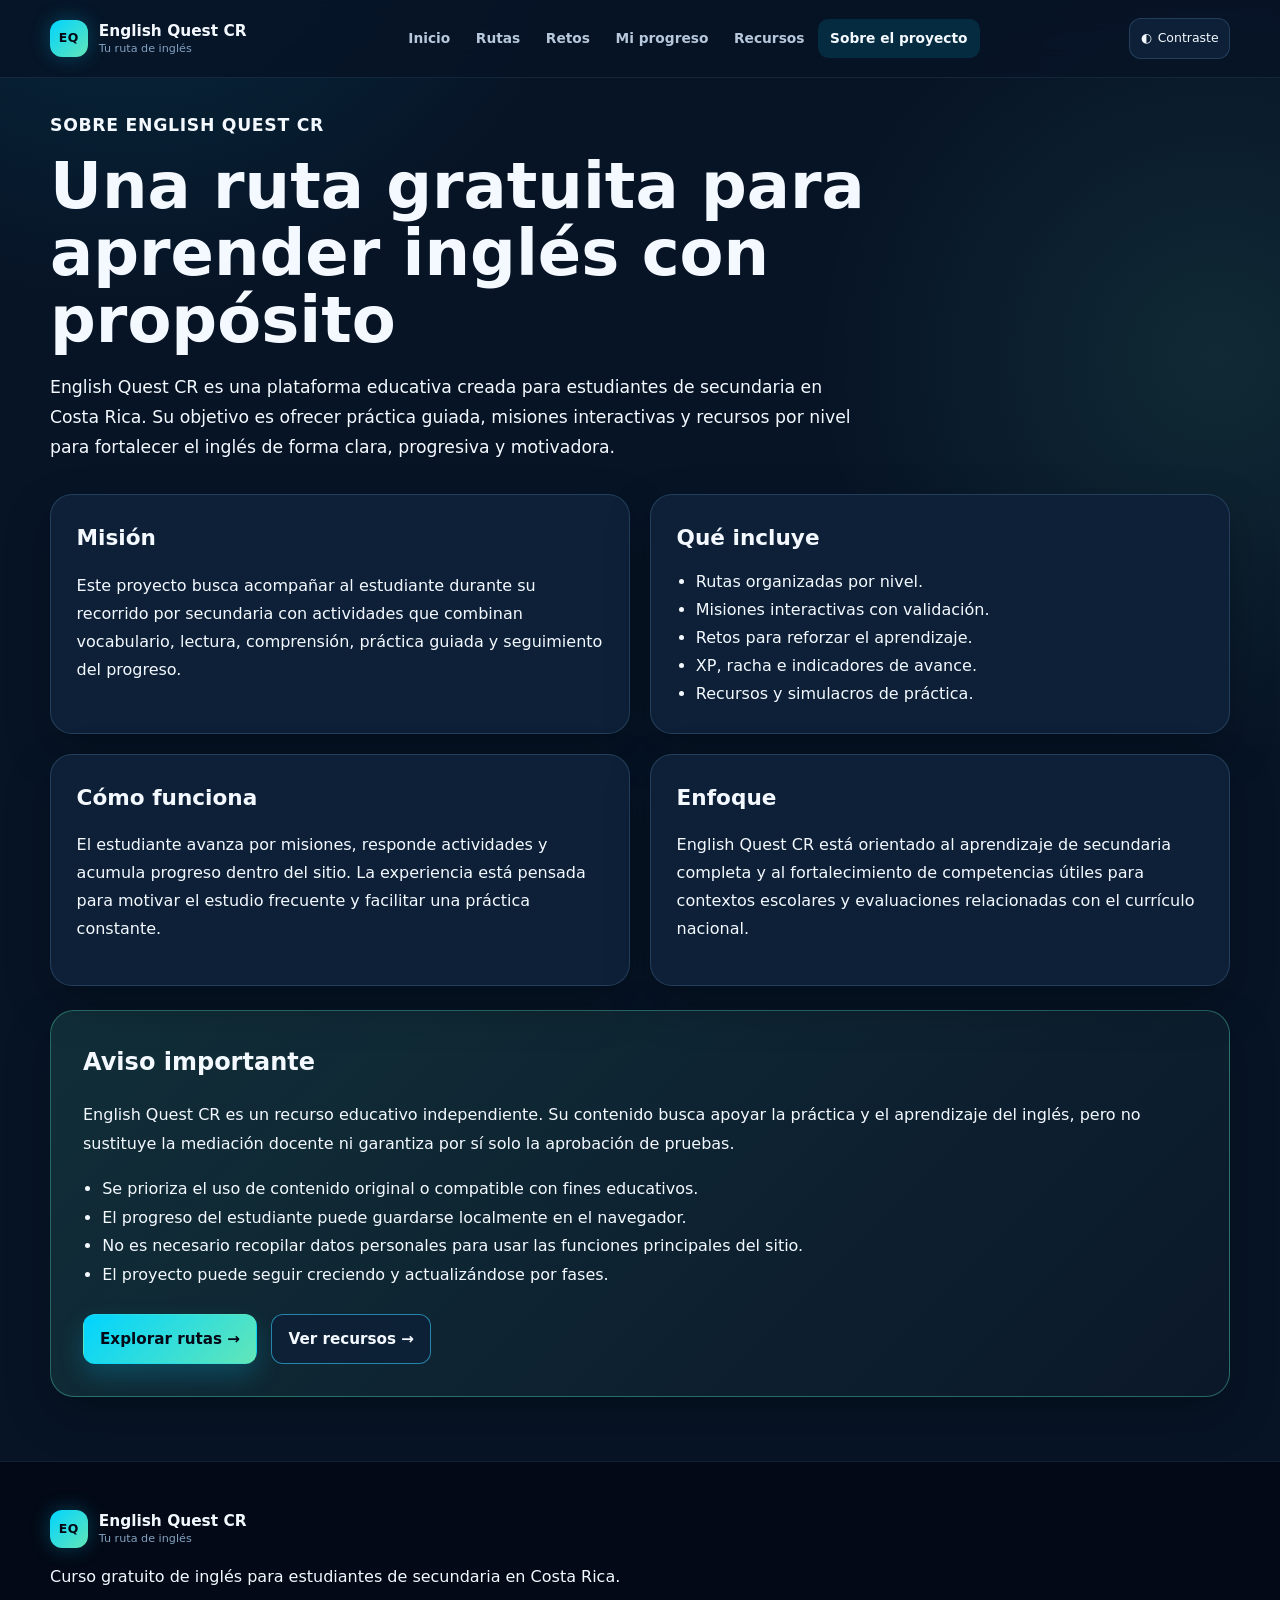
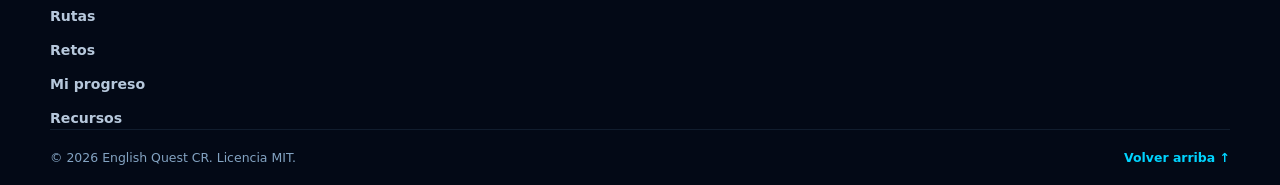
==== commit 5ea0702f: "Agrega examenes reading y listening y corrige encabezados" ====
--- a/pages/about.html
+++ b/pages/about.html
@@ -117,47 +117,52 @@
 <body>
   <a class="skip-link" href="#main-content">Saltar al contenido principal</a>
 
-  <header class="site-header">
-    <div class="container navbar">
-      <a class="brand" href="../index.html" aria-label="English Quest CR, inicio">
-        <span class="brand-mark" aria-hidden="true">EQ</span>
-        <span>
-          <strong>English Quest CR</strong>
-          <small>Tu ruta de inglés</small>
-        </span>
-      </a>
-
-      <button
-        class="menu-toggle"
-        type="button"
-        data-menu-toggle
-        aria-expanded="false"
-        aria-controls="primary-navigation"
-      >
-        <span class="sr-only">Abrir menú</span>
-        <span aria-hidden="true">☰</span>
-      </button>
-
-      <nav id="primary-navigation" class="primary-navigation" data-navigation>
-        <a href="../index.html">Inicio</a>
-        <a href="levels.html">Rutas</a>
-        <a href="challenge.html">Retos</a>
-        <a href="progress.html">Mi progreso</a>
-        <a href="resources.html">Recursos</a>
-        <a href="about.html" aria-current="page">Sobre el proyecto</a>
-      </nav>
-
-      <button
-        class="contrast-toggle"
-        type="button"
-        data-contrast-toggle
-        aria-pressed="false"
-      >
-        Alto contraste
-      </button>
-    </div>
-  </header>
-
+<header class="site-header">
+  <div class="container header-content">
+    <a class="brand" href="../index.html" aria-label="English Quest CR, inicio">
+      <span class="brand-mark" aria-hidden="true">EQ</span>
+      <span>
+        <strong>English Quest CR</strong>
+        <small>Tu ruta de inglés</small>
+      </span>
+    </a>
+
+    <button
+      class="menu-toggle"
+      type="button"
+      data-menu-toggle
+      aria-expanded="false"
+      aria-controls="primary-navigation"
+    >
+      <span class="sr-only">Abrir menú</span>
+      <span aria-hidden="true">☰</span>
+    </button>
+
+    <nav
+      id="primary-navigation"
+      class="main-navigation"
+      data-navigation
+      aria-label="Navegación principal"
+    >
+      <a class="nav-link" href="../index.html">Inicio</a>
+      <a class="nav-link" href="levels.html">Rutas</a>
+      <a class="nav-link" href="challenge.html">Retos</a>
+      <a class="nav-link" href="progress.html">Mi progreso</a>
+      <a class="nav-link" href="resources.html">Recursos</a>
+      <a class="nav-link is-active" href="about.html" aria-current="page">Sobre el proyecto</a>
+    </nav>
+
+    <button
+      class="contrast-toggle"
+      type="button"
+      data-contrast-toggle
+      aria-pressed="false"
+    >
+      <span aria-hidden="true">◐</span>
+      <span class="contrast-label">Contraste</span>
+    </button>
+  </div>
+</header>
   <main id="main-content" class="about-page">
     <div class="container">
       <section class="about-hero" aria-labelledby="about-title">
